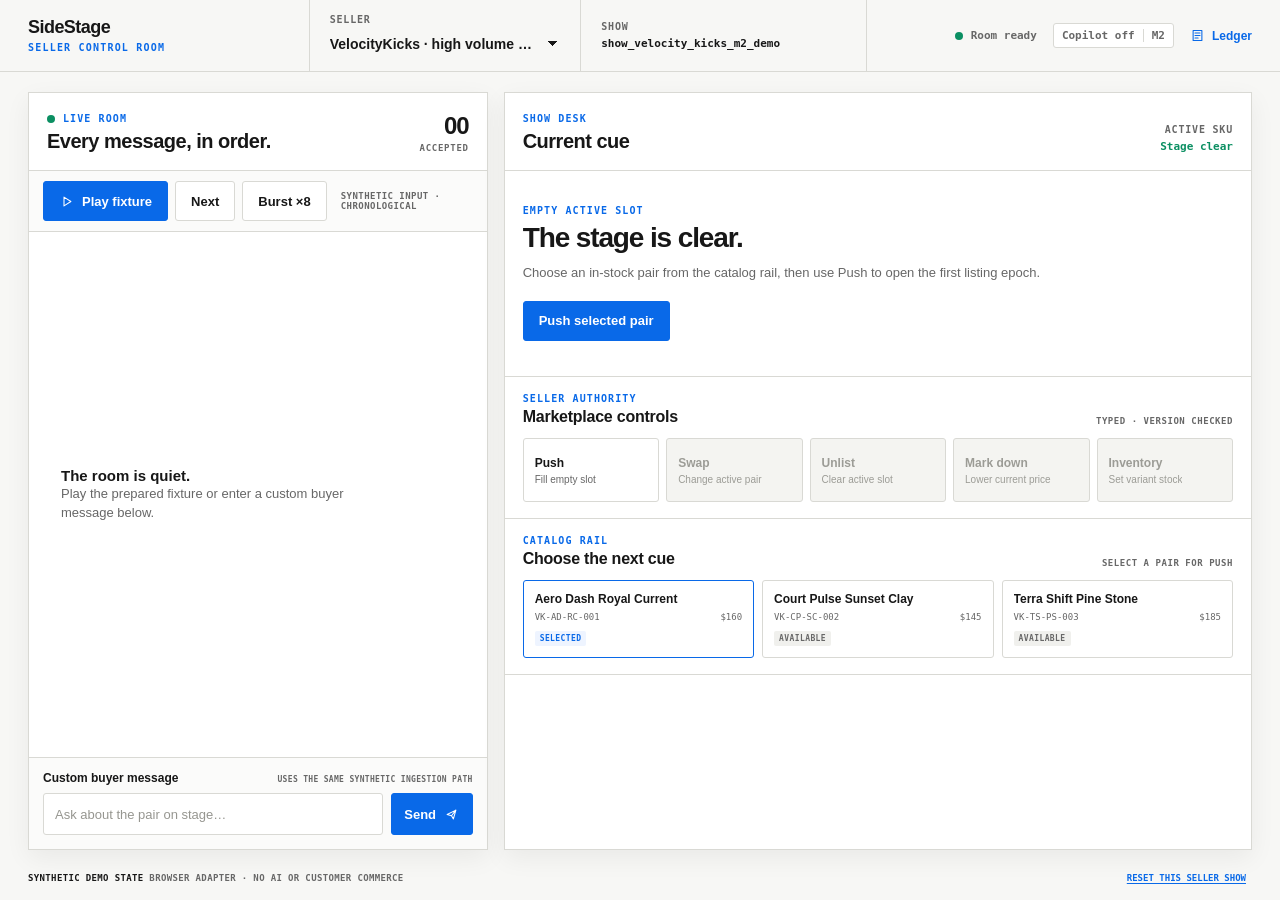
==== src/sidestage/web/static/index.html @ e225a130 "Finish the marketplace UI design" ====
<!doctype html>
<html lang="en">
  <head>
    <meta charset="utf-8" />
    <meta name="viewport" content="width=device-width, initial-scale=1" />
    <meta
      name="description"
      content="SideStage Milestone 2 synthetic live-selling marketplace workspace"
    />
    <title>SideStage — Marketplace emulator</title>
    <link rel="stylesheet" href="./styles.css" />
    <script src="./app.js" defer></script>
  </head>
  <body class="seller-body">
    <a class="skip-link" href="#workspace">Skip to workspace</a>

    <div class="ambient-grid" aria-hidden="true"></div>

    <header class="global-header">
      <a class="wordmark" href="./index.html" aria-label="SideStage seller workspace">
        <span class="wordmark-mark" aria-hidden="true">S</span>
        <span class="wordmark-type">
          <strong>SideStage</strong>
          <small>seller control room</small>
        </span>
      </a>

      <div class="session-identity">
        <label class="compact-field" for="seller-select">
          <span>Seller</span>
          <select id="seller-select" aria-label="Synthetic seller">
            <option>Loading fixtures…</option>
          </select>
        </label>

        <div class="header-readout">
          <span>Show</span>
          <strong id="show-id">—</strong>
        </div>
      </div>

      <div class="header-statuses" aria-label="Show status">
        <div class="status-chip status-chip--live" id="stream-chip">
          <span class="status-dot" aria-hidden="true"></span>
          <span id="stream-status">Room ready</span>
        </div>
        <div class="status-chip status-chip--muted">
          <span>Copilot off</span>
          <span class="status-suffix">M2</span>
        </div>
        <a class="icon-link" href="./debug.html" aria-label="Open developer ledger">
          <svg viewBox="0 0 24 24" aria-hidden="true">
            <path d="M5 4h14v16H5zM8 8h8M8 12h8M8 16h5" />
          </svg>
          <span>Ledger</span>
        </a>
      </div>
    </header>

    <main class="workspace" id="workspace">
      <section class="surface chat-surface" aria-labelledby="live-room-title">
        <header class="surface-header">
          <div>
            <p class="eyebrow"><span class="live-pip" aria-hidden="true"></span> Live room</p>
            <h1 id="live-room-title">Every message, in order.</h1>
          </div>
          <div class="count-readout" aria-label="Accepted chat event count">
            <strong id="event-count">00</strong>
            <span>accepted</span>
          </div>
        </header>

        <div class="stream-toolbar" aria-label="Prepared chat controls">
          <div class="stream-primary-controls">
            <button class="button button--signal" id="toggle-stream" type="button">
              <svg viewBox="0 0 24 24" aria-hidden="true">
                <path d="M8 5v14l11-7z" />
              </svg>
              <span>Play fixture</span>
            </button>
            <button class="button button--quiet" id="step-stream" type="button">Next</button>
            <button class="button button--quiet" id="burst-stream" type="button">Burst ×8</button>
          </div>
          <span class="toolbar-note">Synthetic input · chronological</span>
        </div>

        <div class="chat-feed" id="chat-feed" aria-live="polite" aria-relevant="additions">
          <div class="feed-empty" id="feed-empty">
            <span class="empty-index">00</span>
            <div>
              <strong>The room is quiet.</strong>
              <p>Play the prepared fixture or enter a custom buyer message below.</p>
            </div>
          </div>
        </div>

        <form class="chat-composer" id="chat-form">
          <label for="chat-input">
            <span>Custom buyer message</span>
            <small>Uses the same synthetic ingestion path</small>
          </label>
          <div class="composer-row">
            <input
              id="chat-input"
              name="message"
              type="text"
              maxlength="240"
              autocomplete="off"
              placeholder="Ask about the pair on stage…"
              required
            />
            <button class="send-button" type="submit">
              <span>Send</span>
              <svg viewBox="0 0 24 24" aria-hidden="true">
                <path d="m5 12 14-7-4 14-3-5-7-2Zm7 2 7-9" />
              </svg>
            </button>
          </div>
        </form>
      </section>

      <section class="surface show-surface" aria-labelledby="show-desk-title">
        <header class="surface-header show-surface-header">
          <div>
            <p class="eyebrow">Show desk</p>
            <h2 id="show-desk-title">Current cue</h2>
          </div>
          <div class="cue-readout">
            <span>Active SKU</span>
            <strong id="active-sku">Stage clear</strong>
          </div>
        </header>

        <article class="active-cue" id="active-cue" aria-live="polite">
          <div class="cue-loading">
            <span class="loading-rule"></span>
            <span class="loading-rule loading-rule--short"></span>
          </div>
        </article>

        <section class="operation-section" aria-labelledby="operation-title">
          <div class="section-heading">
            <div>
              <p class="eyebrow">Seller authority</p>
              <h3 id="operation-title">Marketplace controls</h3>
            </div>
            <span class="section-note">Typed · version checked</span>
          </div>

          <div class="operation-dock" id="operation-dock">
            <button class="operation-button" data-operation="push" type="button">
              <span class="operation-index">01</span>
              <strong>Push</strong>
              <small>Fill empty slot</small>
            </button>
            <button class="operation-button" data-operation="swap" type="button">
              <span class="operation-index">02</span>
              <strong>Swap</strong>
              <small>Change active pair</small>
            </button>
            <button class="operation-button operation-button--danger" data-operation="unlist" type="button">
              <span class="operation-index">03</span>
              <strong>Unlist</strong>
              <small>Clear active slot</small>
            </button>
            <button class="operation-button" data-operation="price_markdown" type="button">
              <span class="operation-index">04</span>
              <strong>Mark down</strong>
              <small>Lower current price</small>
            </button>
            <button class="operation-button" data-operation="inventory_change" type="button">
              <span class="operation-index">05</span>
              <strong>Inventory</strong>
              <small>Set variant stock</small>
            </button>
          </div>
        </section>

        <section class="catalog-section" aria-labelledby="catalog-title">
          <div class="section-heading section-heading--catalog">
            <div>
              <p class="eyebrow">Catalog rail</p>
              <h3 id="catalog-title">Choose the next cue</h3>
            </div>
            <span class="section-note" id="catalog-note">Select a pair for Push</span>
          </div>
          <div class="catalog-rail" id="catalog-rail" role="list"></div>
        </section>

        <div class="undo-bar" id="undo-bar" hidden>
          <div>
            <span class="undo-label">Latest change</span>
            <strong id="undo-summary">—</strong>
          </div>
          <button class="button button--undo" id="undo-button" type="button">
            <svg viewBox="0 0 24 24" aria-hidden="true">
              <path d="M9 8 5 12l4 4M6 12h7a5 5 0 1 1 0 10" />
            </svg>
            Undo
          </button>
        </div>
      </section>
    </main>

    <footer class="workspace-footer">
      <p><span>Synthetic demo state</span> Browser adapter · no AI or customer commerce</p>
      <button class="text-button" id="reset-demo" type="button">Reset this seller show</button>
    </footer>

    <dialog class="operation-dialog" id="operation-dialog">
      <form method="dialog" id="operation-form">
        <div class="dialog-kicker">
          <span id="dialog-index">01</span>
          <span>Seller operation</span>
        </div>
        <button class="dialog-close" value="cancel" aria-label="Close operation dialog" type="submit">×</button>
        <h2 id="dialog-title">Push listing</h2>
        <p id="dialog-description">Choose an available listing to put on stage.</p>
        <div class="dialog-fields" id="dialog-fields"></div>
        <p class="dialog-error" id="dialog-error" role="alert" hidden></p>
        <div class="dialog-actions">
          <button class="button button--quiet" value="cancel" type="submit">Cancel</button>
          <button class="button button--signal" id="dialog-confirm" value="default" type="submit">Confirm</button>
        </div>
      </form>
    </dialog>

    <div class="notice" id="notice" role="status" aria-live="polite" hidden>
      <span class="notice-mark" aria-hidden="true"></span>
      <div>
        <strong id="notice-title">Change applied</strong>
        <p id="notice-message">The active listing was updated.</p>
      </div>
      <button id="notice-close" type="button" aria-label="Dismiss notice">×</button>
    </div>

    <template id="product-art-template">
      <div class="product-art" aria-hidden="true">
        <span class="product-art-orbit"></span>
        <span class="product-art-sole"></span>
        <span class="product-art-upper"></span>
        <span class="product-art-code"></span>
      </div>
    </template>
  </body>
</html>
---- src/sidestage/web/static/styles.css ----
@layer reset, tokens, base, components, seller, debug, responsive;

@layer reset {
  *,
  *::before,
  *::after {
    box-sizing: border-box;
  }

  html {
    color-scheme: light;
    font-synthesis: none;
    text-rendering: optimizeLegibility;
  }

  body,
  h1,
  h2,
  h3,
  p {
    margin: 0;
  }

  button,
  input,
  select {
    font: inherit;
  }

  button {
    color: inherit;
  }

  svg {
    display: block;
  }
}

@layer tokens {
  :root {
    --canvas: #f7f7f5;
    --panel: #ffffff;
    --ink: #171717;
    --muted: #676767;
    --faint: #8a8a84;
    --border: #d9d9d4;
    --border-strong: #bdbdb7;
    --blue: #0969e8;
    --blue-hover: #075dcf;
    --blue-soft: #eef4ff;
    --green: #0b8f62;
    --green-soft: #edf8f3;
    --amber: #9c6100;
    --amber-soft: #fff6e7;
    --red: #b42318;
    --red-soft: #fff1ef;
    --shadow: 0 8px 24px rgba(20, 20, 20, 0.06);
    --sans: -apple-system, BlinkMacSystemFont, "Segoe UI", sans-serif;
    --mono: ui-monospace, SFMono-Regular, Menlo, Monaco, Consolas, monospace;
  }
}

@layer base {
  body {
    min-width: 320px;
    min-height: 100dvh;
    overflow-x: hidden;
    background: var(--canvas);
    color: var(--ink);
    font-family: var(--sans);
    font-size: 14px;
  }

  button,
  select,
  input,
  a {
    outline: none;
  }

  :focus-visible {
    outline: 2px solid var(--blue);
    outline-offset: 2px;
  }

  button,
  select {
    cursor: pointer;
  }

  button:disabled,
  select:disabled {
    cursor: not-allowed;
  }

  a {
    color: var(--blue);
    text-decoration: underline;
    text-underline-offset: 2px;
  }

  .skip-link {
    position: fixed;
    top: 10px;
    left: 10px;
    z-index: 100;
    padding: 9px 12px;
    translate: 0 -160%;
    border: 1px solid var(--ink);
    border-radius: 3px;
    background: var(--panel);
    color: var(--ink);
    font-weight: 700;
  }

  .skip-link:focus {
    translate: 0;
  }

  .ambient-grid,
  #product-art-template {
    display: none;
  }

  ::selection {
    background: #cfe2ff;
    color: var(--ink);
  }

  ::-webkit-scrollbar {
    width: 10px;
    height: 10px;
  }

  ::-webkit-scrollbar-track {
    background: #efefec;
  }

  ::-webkit-scrollbar-thumb {
    border: 2px solid #efefec;
    border-radius: 8px;
    background: #bdbdb7;
  }
}

@layer components {
  .global-header {
    position: relative;
    z-index: 10;
    display: grid;
    grid-template-columns: minmax(210px, 0.75fr) minmax(360px, 1.35fr) minmax(330px, 1fr);
    min-height: 72px;
    border-bottom: 1px solid var(--border);
    background: var(--canvas);
  }

  .wordmark,
  .session-identity,
  .header-statuses {
    min-width: 0;
  }

  .wordmark {
    display: flex;
    align-items: center;
    padding: 14px 28px;
    border-right: 1px solid var(--border);
    color: var(--ink);
    text-decoration: none;
  }

  .wordmark-mark {
    display: none;
  }

  .wordmark-type {
    display: flex;
    min-width: 0;
    flex-direction: column;
  }

  .wordmark-type strong {
    font-size: 18px;
    font-weight: 760;
    letter-spacing: -0.03em;
    line-height: 1.05;
  }

  .wordmark-type small {
    margin-top: 6px;
    color: var(--blue);
    font-family: var(--mono);
    font-size: 10px;
    font-weight: 750;
    letter-spacing: 0.12em;
    text-transform: uppercase;
  }

  .session-identity {
    display: grid;
    grid-template-columns: minmax(220px, 0.95fr) minmax(170px, 1fr);
  }

  .compact-field,
  .header-readout {
    display: flex;
    min-width: 0;
    flex-direction: column;
    justify-content: center;
    padding: 12px 20px;
    border-right: 1px solid var(--border);
  }

  .compact-field > span,
  .header-readout > span,
  .cue-readout > span,
  .debug-active-readout > span {
    margin-bottom: 5px;
    color: var(--muted);
    font-family: var(--mono);
    font-size: 10px;
    font-weight: 700;
    letter-spacing: 0.08em;
    text-transform: uppercase;
  }

  .compact-field select {
    width: 100%;
    min-height: 28px;
    appearance: none;
    padding: 0 28px 0 0;
    overflow: hidden;
    border: 0;
    background:
      linear-gradient(45deg, transparent 50%, var(--ink) 50%) calc(100% - 7px) 52% / 5px 5px no-repeat,
      linear-gradient(135deg, var(--ink) 50%, transparent 50%) calc(100% - 2px) 52% / 5px 5px no-repeat;
    color: var(--ink);
    font-size: 14px;
    font-weight: 700;
    text-overflow: ellipsis;
  }

  .header-readout strong {
    overflow: hidden;
    color: var(--ink);
    font-family: var(--mono);
    font-size: 11px;
    font-weight: 650;
    text-overflow: ellipsis;
    white-space: nowrap;
  }

  .header-statuses {
    display: flex;
    align-items: center;
    justify-content: flex-end;
    gap: 16px;
    padding: 12px 28px;
  }

  .status-chip {
    display: inline-flex;
    align-items: center;
    gap: 8px;
    color: var(--muted);
    font-family: var(--mono);
    font-size: 11px;
    font-weight: 650;
    white-space: nowrap;
  }

  .status-chip--live {
    color: var(--muted);
  }

  .status-chip--muted {
    padding: 5px 8px;
    border: 1px solid var(--border);
    border-radius: 3px;
    background: var(--panel);
  }

  .status-dot,
  .live-pip {
    width: 8px;
    height: 8px;
    flex: none;
    border-radius: 50%;
    background: var(--green);
  }

  .status-chip--live.is-running .status-dot {
    box-shadow: 0 0 0 3px rgba(11, 143, 98, 0.13);
  }

  .status-suffix {
    padding-left: 8px;
    border-left: 1px solid var(--border);
  }

  .icon-link {
    display: inline-flex;
    align-items: center;
    gap: 7px;
    color: var(--blue);
    font-size: 12px;
    font-weight: 650;
    text-decoration: none;
  }

  .icon-link:hover {
    text-decoration: underline;
  }

  .icon-link svg,
  .button svg,
  .send-button svg {
    width: 15px;
    fill: none;
    stroke: currentColor;
    stroke-linecap: round;
    stroke-linejoin: round;
    stroke-width: 1.7;
  }

  .surface {
    min-width: 0;
    overflow: hidden;
    border: 1px solid var(--border);
    border-radius: 0;
    background: rgba(255, 255, 255, 0.96);
    box-shadow: var(--shadow);
  }

  .surface-header {
    display: flex;
    min-height: 78px;
    align-items: flex-end;
    justify-content: space-between;
    gap: 20px;
    padding: 17px 18px;
    border-bottom: 1px solid var(--border);
  }

  .surface-header h1,
  .surface-header h2 {
    font-size: 20px;
    font-weight: 740;
    letter-spacing: -0.025em;
    line-height: 1.15;
  }

  .eyebrow {
    display: flex;
    align-items: center;
    gap: 8px;
    margin-bottom: 6px;
    color: var(--blue);
    font-family: var(--mono);
    font-size: 10px;
    font-weight: 750;
    letter-spacing: 0.11em;
    text-transform: uppercase;
  }

  .count-readout,
  .cue-readout {
    display: flex;
    flex-direction: column;
    align-items: flex-end;
  }

  .count-readout strong {
    font-size: 24px;
    font-weight: 720;
    letter-spacing: -0.04em;
    line-height: 1;
  }

  .count-readout span {
    margin-top: 5px;
    color: var(--muted);
    font-family: var(--mono);
    font-size: 9px;
    font-weight: 650;
    letter-spacing: 0.08em;
    text-transform: uppercase;
  }

  .cue-readout strong {
    max-width: 190px;
    overflow: hidden;
    color: var(--green);
    font-family: var(--mono);
    font-size: 11px;
    font-weight: 700;
    text-overflow: ellipsis;
    white-space: nowrap;
  }

  .button {
    display: inline-flex;
    min-height: 40px;
    align-items: center;
    justify-content: center;
    gap: 8px;
    padding: 0 15px;
    border: 1px solid var(--ink);
    border-radius: 3px;
    background: var(--panel);
    color: var(--ink);
    font-size: 13px;
    font-weight: 720;
    text-decoration: none;
    white-space: nowrap;
  }

  .button:hover:not(:disabled) {
    background: #f0f0ed;
  }

  .button--signal {
    border-color: var(--blue);
    background: var(--blue);
    color: #fff;
  }

  .button--signal:hover:not(:disabled) {
    border-color: var(--blue-hover);
    background: var(--blue-hover);
  }

  .button--quiet {
    border-color: var(--border);
  }

  .button--paper {
    border-color: var(--ink);
    background: var(--panel);
    color: var(--ink);
  }

  .button--undo {
    border-color: var(--blue);
    background: var(--panel);
    color: var(--blue);
  }

  .button:disabled {
    border-color: var(--border);
    background: #f4f4f1;
    color: #9c9c96;
    opacity: 1;
  }

  .section-heading {
    display: flex;
    align-items: end;
    justify-content: space-between;
    gap: 16px;
    margin-bottom: 12px;
  }

  .section-heading .eyebrow {
    margin-bottom: 4px;
  }

  .section-heading h3 {
    font-size: 16px;
    font-weight: 720;
    letter-spacing: -0.015em;
  }

  .section-note {
    color: var(--muted);
    font-family: var(--mono);
    font-size: 9px;
    font-weight: 650;
    letter-spacing: 0.06em;
    text-align: right;
    text-transform: uppercase;
  }

  .product-art {
    display: none;
  }

  .notice {
    position: fixed;
    right: 22px;
    bottom: 22px;
    z-index: 70;
    display: grid;
    width: min(390px, calc(100vw - 28px));
    grid-template-columns: 4px 1fr auto;
    gap: 13px;
    align-items: start;
    padding: 14px;
    border: 1px solid var(--border);
    border-radius: 0;
    background: var(--panel);
    box-shadow: var(--shadow);
  }

  .notice[hidden] {
    display: none;
  }

  .notice-mark {
    width: 4px;
    height: 100%;
    min-height: 40px;
    background: var(--green);
  }

  .notice.is-error .notice-mark {
    background: var(--amber);
  }

  .notice strong {
    font-size: 13px;
  }

  .notice p {
    margin-top: 4px;
    color: var(--muted);
    font-size: 12px;
    line-height: 1.45;
  }

  .notice button {
    border: 0;
    background: transparent;
    color: var(--muted);
    font-size: 18px;
  }

  .operation-dialog {
    width: min(500px, calc(100vw - 28px));
    padding: 0;
    border: 1px solid var(--border-strong);
    border-radius: 0;
    background: var(--panel);
    color: var(--ink);
    box-shadow: 0 24px 70px rgba(20, 20, 20, 0.2);
  }

  .operation-dialog::backdrop {
    background: rgba(23, 23, 23, 0.32);
  }

  .operation-dialog form {
    position: relative;
    padding: 26px;
  }

  .dialog-kicker {
    display: flex;
    gap: 8px;
    align-items: center;
    margin-bottom: 24px;
    color: var(--blue);
    font-family: var(--mono);
    font-size: 10px;
    font-weight: 700;
    letter-spacing: 0.08em;
    text-transform: uppercase;
  }

  .dialog-kicker span:first-child {
    display: grid;
    width: 23px;
    height: 23px;
    place-items: center;
    border-radius: 50%;
    background: var(--ink);
    color: white;
    letter-spacing: 0;
  }

  .dialog-close {
    position: absolute;
    top: 18px;
    right: 20px;
    border: 0;
    background: transparent;
    color: var(--muted);
    font-size: 22px;
  }

  .operation-dialog h2 {
    font-size: 26px;
    font-weight: 750;
    letter-spacing: -0.035em;
  }

  .operation-dialog > form > p:not(.dialog-error) {
    max-width: 420px;
    margin-top: 8px;
    color: var(--muted);
    font-size: 13px;
    line-height: 1.5;
  }

  .dialog-fields {
    display: grid;
    gap: 14px;
    margin-top: 22px;
  }

  .dialog-field {
    display: grid;
    gap: 7px;
  }

  .dialog-field > span {
    color: var(--muted);
    font-family: var(--mono);
    font-size: 10px;
    font-weight: 700;
    letter-spacing: 0.06em;
    text-transform: uppercase;
  }

  .dialog-field > strong {
    font-size: 14px;
  }

  .dialog-field small {
    color: var(--muted);
    font-size: 12px;
    line-height: 1.45;
  }

  .dialog-field select,
  .dialog-field input {
    width: 100%;
    min-height: 42px;
    padding: 0 10px;
    border: 1px solid var(--border);
    border-radius: 3px;
    background: var(--panel);
    color: var(--ink);
    font-family: var(--mono);
    font-size: 12px;
    font-weight: 650;
  }

  .dialog-error {
    margin-top: 14px;
    padding: 10px 12px;
    border-left: 3px solid var(--amber);
    background: var(--amber-soft);
    color: #6d4300;
    font-size: 12px;
    line-height: 1.45;
  }

  .dialog-error[hidden] {
    display: none;
  }

  .dialog-actions {
    display: flex;
    justify-content: flex-end;
    gap: 9px;
    margin-top: 24px;
    padding-top: 18px;
    border-top: 1px solid var(--border);
  }
}

@layer seller {
  .seller-body {
    display: grid;
    min-height: 100dvh;
    grid-template-rows: auto minmax(0, 1fr) auto;
  }

  .workspace {
    display: grid;
    min-height: 0;
    grid-template-columns: minmax(360px, 0.86fr) minmax(620px, 1.4fr);
    gap: 16px;
    padding: 20px 28px 14px;
  }

  .chat-surface {
    display: grid;
    min-height: 0;
    grid-template-rows: auto auto minmax(210px, 1fr) auto;
  }

  .stream-toolbar {
    display: flex;
    min-height: 60px;
    align-items: center;
    justify-content: space-between;
    gap: 14px;
    padding: 10px 14px;
    border-bottom: 1px solid var(--border);
    background: #fbfbfa;
  }

  .stream-primary-controls {
    display: flex;
    gap: 7px;
  }

  .toolbar-note {
    color: var(--muted);
    font-family: var(--mono);
    font-size: 9px;
    font-weight: 650;
    letter-spacing: 0.05em;
    text-transform: uppercase;
  }

  .chat-feed {
    min-height: 0;
    overflow-y: auto;
    overscroll-behavior: contain;
    background: var(--panel);
  }

  .feed-empty {
    display: grid;
    min-height: 100%;
    align-content: center;
    justify-items: start;
    gap: 8px;
    padding: 32px;
    color: var(--muted);
  }

  .empty-index {
    display: none;
  }

  .feed-empty strong {
    color: var(--ink);
    font-size: 15px;
  }

  .feed-empty p {
    max-width: 330px;
    font-size: 13px;
    line-height: 1.5;
  }

  .chat-item {
    display: grid;
    grid-template-columns: 38px minmax(0, 1fr) auto;
    gap: 10px;
    padding: 13px 14px;
    border-bottom: 1px solid var(--border);
  }

  .chat-item:hover {
    background: #fbfbfa;
  }

  .chat-index {
    padding-top: 2px;
    color: var(--muted);
    font-family: var(--mono);
    font-size: 10px;
  }

  .chat-body {
    min-width: 0;
  }

  .chat-meta {
    display: flex;
    align-items: center;
    gap: 7px;
    margin-bottom: 4px;
  }

  .chat-customer {
    overflow: hidden;
    color: var(--ink);
    font-size: 12px;
    font-weight: 720;
    text-overflow: ellipsis;
    white-space: nowrap;
  }

  .chat-origin,
  .ledger-badge {
    flex: none;
    padding: 2px 5px;
    border-radius: 2px;
    background: #f0f0ed;
    color: var(--muted);
    font-family: var(--mono);
    font-size: 8px;
    font-weight: 700;
    letter-spacing: 0.05em;
    text-transform: uppercase;
  }

  .chat-origin--custom {
    background: var(--green-soft);
    color: var(--green);
  }

  .chat-text {
    color: var(--ink);
    font-size: 13px;
    line-height: 1.45;
    overflow-wrap: anywhere;
  }

  .chat-binding {
    display: flex;
    flex-direction: column;
    align-items: flex-end;
    gap: 4px;
  }

  .chat-binding time,
  .chat-binding span {
    color: var(--muted);
    font-family: var(--mono);
    font-size: 9px;
    white-space: nowrap;
  }

  .chat-composer {
    padding: 13px 14px 14px;
    border-top: 1px solid var(--border);
    background: #fbfbfa;
  }

  .chat-composer > label {
    display: flex;
    align-items: baseline;
    justify-content: space-between;
    gap: 10px;
    margin-bottom: 8px;
  }

  .chat-composer label > span {
    color: var(--ink);
    font-size: 12px;
    font-weight: 700;
  }

  .chat-composer label > small {
    color: var(--muted);
    font-family: var(--mono);
    font-size: 8px;
    font-weight: 650;
    letter-spacing: 0.04em;
    text-transform: uppercase;
  }

  .composer-row {
    display: grid;
    grid-template-columns: minmax(0, 1fr) auto;
    gap: 8px;
  }

  .composer-row input {
    min-width: 0;
    min-height: 42px;
    padding: 0 11px;
    border: 1px solid var(--border);
    border-radius: 3px;
    background: var(--panel);
    color: var(--ink);
    font-size: 13px;
  }

  .composer-row input::placeholder {
    color: #969690;
  }

  .send-button {
    display: inline-flex;
    min-width: 82px;
    align-items: center;
    justify-content: center;
    gap: 8px;
    border: 1px solid var(--blue);
    border-radius: 3px;
    background: var(--blue);
    color: white;
    font-size: 13px;
    font-weight: 720;
  }

  .send-button:hover {
    border-color: var(--blue-hover);
    background: var(--blue-hover);
  }

  .show-surface {
    min-height: 0;
    overflow-y: auto;
  }

  .active-cue {
    min-height: 206px;
    padding: 18px;
    border-bottom: 1px solid var(--border);
  }

  .cue-loading {
    display: grid;
    width: 45%;
    gap: 10px;
    padding-top: 28px;
  }

  .loading-rule {
    height: 12px;
    background: #ecece8;
  }

  .loading-rule--short {
    width: 60%;
  }

  .empty-cue {
    display: grid;
    min-height: 168px;
    align-content: center;
  }

  .empty-stage-mark {
    display: none;
  }

  .empty-cue-copy {
    display: flex;
    max-width: 520px;
    flex-direction: column;
    align-items: flex-start;
  }

  .empty-cue-copy h3 {
    font-size: 28px;
    font-weight: 750;
    letter-spacing: -0.04em;
  }

  .empty-cue-copy p:not(.eyebrow) {
    margin: 9px 0 18px;
    color: var(--muted);
    font-size: 13px;
    line-height: 1.5;
  }

  .cue-card {
    display: block;
    min-height: 168px;
  }

  .cue-information {
    display: flex;
    min-width: 0;
    flex-direction: column;
  }

  .cue-topline {
    display: flex;
    align-items: center;
    justify-content: space-between;
    gap: 12px;
    margin-bottom: 13px;
  }

  .live-label {
    display: inline-flex;
    align-items: center;
    gap: 7px;
    color: var(--green);
    font-family: var(--mono);
    font-size: 10px;
    font-weight: 750;
    letter-spacing: 0.08em;
    text-transform: uppercase;
  }

  .epoch-label {
    color: var(--muted);
    font-family: var(--mono);
    font-size: 10px;
    font-weight: 650;
    text-transform: uppercase;
  }

  .cue-information h3 {
    max-width: 680px;
    font-size: 28px;
    font-weight: 750;
    letter-spacing: -0.04em;
    line-height: 1.05;
  }

  .cue-sku-line {
    display: flex;
    align-items: center;
    gap: 10px;
    margin-top: 7px;
    color: var(--muted);
    font-family: var(--mono);
    font-size: 10px;
    font-weight: 650;
  }

  .cue-condition {
    padding-left: 10px;
    border-left: 1px solid var(--border);
  }

  .cue-facts {
    display: grid;
    grid-template-columns: minmax(120px, 0.55fr) minmax(210px, 1.45fr);
    gap: 15px 20px;
    margin-top: 22px;
    padding-top: 16px;
    border-top: 1px solid var(--border);
  }

  .price-block span,
  .stock-block > span,
  .policy-line span {
    display: block;
    margin-bottom: 6px;
    color: var(--muted);
    font-family: var(--mono);
    font-size: 9px;
    font-weight: 700;
    letter-spacing: 0.07em;
    text-transform: uppercase;
  }

  .price-block strong {
    font-size: 28px;
    font-weight: 750;
    letter-spacing: -0.04em;
  }

  .variant-pills {
    display: flex;
    flex-wrap: wrap;
    gap: 5px;
  }

  .variant-pill {
    padding: 5px 7px;
    border: 1px solid var(--border);
    border-radius: 2px;
    background: #fbfbfa;
    color: var(--ink);
    font-family: var(--mono);
    font-size: 9px;
    font-weight: 650;
  }

  .variant-pill.is-empty {
    color: #969690;
    text-decoration: line-through;
  }

  .policy-line {
    grid-column: 1 / -1;
  }

  .policy-line p {
    color: var(--muted);
    font-size: 12px;
    line-height: 1.45;
  }

  .operation-section,
  .catalog-section {
    padding: 16px 18px;
    border-bottom: 1px solid var(--border);
  }

  .operation-dock {
    display: grid;
    grid-template-columns: repeat(5, minmax(96px, 1fr));
    gap: 7px;
  }

  .operation-button {
    display: flex;
    min-width: 0;
    min-height: 64px;
    flex-direction: column;
    align-items: flex-start;
    justify-content: center;
    padding: 10px 11px;
    border: 1px solid var(--border);
    border-radius: 3px;
    background: var(--panel);
    color: var(--ink);
    text-align: left;
  }

  .operation-button:hover:not(:disabled) {
    border-color: var(--blue);
    color: var(--blue);
  }

  .operation-button:disabled {
    background: #f4f4f1;
    color: #9c9c96;
  }

  .operation-index {
    display: none;
  }

  .operation-button strong {
    font-size: 12px;
  }

  .operation-button small {
    max-width: 100%;
    margin-top: 4px;
    overflow: hidden;
    color: var(--muted);
    font-size: 10px;
    text-overflow: ellipsis;
    white-space: nowrap;
  }

  .operation-button:disabled small {
    color: #9c9c96;
  }

  .operation-button--danger:hover:not(:disabled) {
    border-color: var(--red);
    color: var(--red);
  }

  .catalog-rail {
    display: grid;
    grid-template-columns: repeat(3, minmax(150px, 1fr));
    gap: 8px;
  }

  .catalog-card {
    min-width: 0;
    padding: 0;
    overflow: hidden;
    border: 1px solid var(--border);
    border-radius: 3px;
    background: var(--panel);
    color: var(--ink);
    text-align: left;
  }

  .catalog-card:hover:not(:disabled),
  .catalog-card.is-selected {
    border-color: var(--blue);
  }

  .catalog-card.is-active {
    border-color: var(--green);
    background: var(--green-soft);
  }

  .catalog-card:disabled:not(.is-active) {
    background: #f4f4f1;
    color: #9c9c96;
  }

  .catalog-card-copy {
    display: block;
    padding: 11px;
  }

  .catalog-card-title {
    display: block;
    overflow: hidden;
    font-size: 12px;
    font-weight: 720;
    text-overflow: ellipsis;
    white-space: nowrap;
  }

  .catalog-card-meta {
    display: flex;
    justify-content: space-between;
    gap: 8px;
    margin-top: 6px;
    color: var(--muted);
    font-family: var(--mono);
    font-size: 9px;
  }

  .catalog-card-status {
    display: inline-block;
    margin-top: 9px;
    padding: 3px 5px;
    border-radius: 2px;
    background: #f0f0ed;
    color: var(--muted);
    font-family: var(--mono);
    font-size: 8px;
    font-weight: 700;
    letter-spacing: 0.05em;
    text-transform: uppercase;
  }

  .catalog-card.is-active .catalog-card-status {
    background: #dff2e9;
    color: var(--green);
  }

  .catalog-card.is-selected .catalog-card-status {
    background: var(--blue-soft);
    color: var(--blue);
  }

  .undo-bar {
    display: flex;
    align-items: center;
    justify-content: space-between;
    gap: 14px;
    margin: 14px 18px;
    padding: 12px 14px;
    border-left: 3px solid var(--blue);
    background: var(--blue-soft);
  }

  .undo-bar[hidden] {
    display: none;
  }

  .undo-label {
    display: block;
    margin-bottom: 4px;
    color: var(--blue);
    font-family: var(--mono);
    font-size: 9px;
    font-weight: 700;
    letter-spacing: 0.06em;
    text-transform: uppercase;
  }

  .undo-bar strong {
    font-size: 12px;
  }

  .workspace-footer {
    display: flex;
    min-height: 36px;
    align-items: center;
    justify-content: space-between;
    padding: 4px 28px 12px;
    color: var(--muted);
    font-family: var(--mono);
    font-size: 9px;
    font-weight: 650;
    letter-spacing: 0.04em;
    text-transform: uppercase;
  }

  .workspace-footer p span {
    color: var(--ink);
  }

  .text-button {
    border: 0;
    background: transparent;
    color: var(--blue);
    font-family: var(--mono);
    font-size: 9px;
    font-weight: 700;
    text-decoration: underline;
    text-underline-offset: 2px;
    text-transform: uppercase;
  }
}

@layer debug {
  .debug-body {
    padding-bottom: 60px;
  }

  .debug-header {
    grid-template-columns: minmax(240px, 0.8fr) minmax(280px, 1fr) minmax(380px, 1.2fr);
  }

  .debug-session {
    border-right: 0;
  }

  .debug-main {
    width: min(1400px, calc(100% - 56px));
    margin: 0 auto;
    padding-top: 36px;
  }

  .debug-intro {
    display: flex;
    align-items: end;
    justify-content: space-between;
    gap: 30px;
    padding: 0 0 28px;
    border-bottom: 1px solid var(--border);
  }

  .debug-intro h1 {
    max-width: 760px;
    font-size: clamp(36px, 4.2vw, 58px);
    font-weight: 760;
    letter-spacing: -0.05em;
    line-height: 0.98;
  }

  .debug-lede {
    max-width: 700px;
    margin-top: 15px;
    color: var(--muted);
    font-size: 14px;
    line-height: 1.5;
  }

  .debug-active-readout {
    display: flex;
    min-width: 230px;
    flex-direction: column;
    align-items: flex-end;
    padding-bottom: 4px;
  }

  .debug-active-readout strong {
    color: var(--green);
    font-family: var(--mono);
    font-size: 12px;
  }

  .debug-active-readout small {
    margin-top: 6px;
    color: var(--muted);
    font-family: var(--mono);
    font-size: 10px;
  }

  .debug-stats {
    display: grid;
    grid-template-columns: repeat(4, 1fr);
    border-bottom: 1px solid var(--border);
  }

  .debug-stats article {
    display: flex;
    min-height: 102px;
    flex-direction: column;
    justify-content: space-between;
    padding: 18px 14px;
    border-right: 1px solid var(--border);
  }

  .debug-stats article:last-child {
    border-right: 0;
  }

  .debug-stats span {
    color: var(--muted);
    font-family: var(--mono);
    font-size: 9px;
    font-weight: 700;
    letter-spacing: 0.07em;
    text-transform: uppercase;
  }

  .debug-stats strong {
    font-size: 30px;
    font-weight: 740;
    letter-spacing: -0.04em;
  }

  .ledger-tabs {
    display: flex;
    gap: 7px;
    padding: 20px 0 13px;
  }

  .ledger-tab {
    display: inline-flex;
    min-height: 38px;
    align-items: center;
    gap: 9px;
    padding: 0 12px;
    border: 1px solid var(--border);
    border-radius: 3px;
    background: var(--panel);
    color: var(--muted);
    font-size: 12px;
    font-weight: 700;
  }

  .ledger-tab span {
    display: grid;
    min-width: 18px;
    height: 18px;
    place-items: center;
    border-radius: 50%;
    background: #efefec;
    color: var(--ink);
    font-family: var(--mono);
    font-size: 8px;
  }

  .ledger-tab.is-active {
    border-color: var(--blue);
    background: var(--blue);
    color: white;
  }

  .ledger-tab.is-active span {
    background: white;
    color: var(--blue);
  }

  .ledger-panel {
    overflow: hidden;
    border: 1px solid var(--border);
    border-radius: 0;
    background: var(--panel);
    box-shadow: var(--shadow);
  }

  .ledger-panel[hidden] {
    display: none;
  }

  .ledger-heading {
    display: flex;
    align-items: end;
    justify-content: space-between;
    gap: 20px;
    padding: 17px 18px;
    border-bottom: 1px solid var(--border);
  }

  .ledger-heading h2 {
    font-size: 18px;
    font-weight: 730;
  }

  .ledger-heading > span {
    color: var(--muted);
    font-family: var(--mono);
    font-size: 9px;
    font-weight: 650;
    letter-spacing: 0.06em;
    text-transform: uppercase;
  }

  .ledger-empty {
    padding: 50px 20px;
    color: var(--muted);
    font-size: 14px;
    text-align: center;
  }

  .event-row {
    display: grid;
    grid-template-columns: 58px 170px minmax(220px, 1fr) 150px 120px;
    gap: 12px;
    align-items: start;
    padding: 14px 18px;
    border-bottom: 1px solid var(--border);
    font-size: 12px;
  }

  .event-row:last-child,
  .epoch-row:last-child,
  .receipt-row:last-child {
    border-bottom: 0;
  }

  .event-row code,
  .epoch-row code,
  .receipt-row code {
    color: var(--muted);
    font-family: var(--mono);
    font-size: 10px;
  }

  .event-row strong {
    color: var(--ink);
    font-size: 12px;
  }

  .event-raw {
    color: var(--ink);
    line-height: 1.45;
  }

  .epoch-row {
    position: relative;
    display: grid;
    grid-template-columns: 72px minmax(210px, 1.2fr) minmax(200px, 1fr) minmax(200px, 1fr);
    gap: 18px;
    padding: 17px 18px 17px 42px;
    border-bottom: 1px solid var(--border);
  }

  .epoch-row::before {
    position: absolute;
    top: 23px;
    left: 20px;
    width: 8px;
    height: 8px;
    border-radius: 50%;
    background: var(--muted);
    content: "";
  }

  .epoch-row.is-open::before {
    background: var(--green);
  }

  .epoch-row strong,
  .receipt-row strong {
    display: block;
    margin-top: 5px;
    font-size: 12px;
  }

  .epoch-cell span,
  .receipt-cell span {
    color: var(--muted);
    font-family: var(--mono);
    font-size: 9px;
    font-weight: 700;
    letter-spacing: 0.06em;
    text-transform: uppercase;
  }

  .receipt-row {
    display: grid;
    grid-template-columns: 55px minmax(150px, 0.8fr) minmax(180px, 1fr) minmax(170px, 0.8fr) 120px;
    gap: 15px;
    align-items: start;
    padding: 15px 18px;
    border-bottom: 1px solid var(--border);
  }

  .receipt-status {
    display: inline-block;
    width: fit-content;
    margin-top: 6px;
    padding: 3px 6px;
    border-radius: 2px;
    background: var(--green-soft);
    color: var(--green);
    font-family: var(--mono);
    font-size: 8px;
    font-weight: 700;
    letter-spacing: 0.05em;
    text-transform: uppercase;
  }

  .receipt-status--rejected {
    background: var(--amber-soft);
    color: var(--amber);
  }

  .receipt-details {
    grid-column: 2 / -1;
  }

  .receipt-details summary {
    width: fit-content;
    cursor: pointer;
    color: var(--blue);
    font-family: var(--mono);
    font-size: 9px;
    font-weight: 700;
    text-transform: uppercase;
  }

  .receipt-details pre {
    margin: 12px 0 0;
    padding: 14px;
    overflow-x: auto;
    border: 1px solid var(--border);
    background: #f4f4f1;
    color: var(--ink);
    font-family: var(--mono);
    font-size: 10px;
    line-height: 1.55;
  }

  .debug-empty {
    display: grid;
    width: min(600px, calc(100% - 30px));
    min-height: 360px;
    margin: 70px auto;
    place-items: center;
    align-content: center;
    padding: 40px;
    border: 1px solid var(--border);
    background: var(--panel);
    box-shadow: var(--shadow);
    text-align: center;
  }

  .debug-empty[hidden] {
    display: none;
  }

  .debug-empty > span {
    display: grid;
    width: 34px;
    height: 34px;
    place-items: center;
    border-radius: 50%;
    background: var(--ink);
    color: white;
    font-family: var(--mono);
    font-size: 11px;
  }

  .debug-empty h2 {
    margin-top: 16px;
    font-size: 24px;
    font-weight: 740;
  }

  .debug-empty p {
    margin: 9px 0 20px;
    color: var(--muted);
    font-size: 13px;
  }
}

@layer responsive {
  @media (max-width: 1180px) {
    .global-header {
      grid-template-columns: 220px minmax(350px, 1fr) auto;
    }

    .status-chip--muted {
      display: none;
    }

    .workspace {
      grid-template-columns: minmax(340px, 0.78fr) minmax(560px, 1.22fr);
      padding-inline: 18px;
    }

    .operation-dock {
      grid-template-columns: repeat(3, 1fr);
    }
  }

  @media (max-width: 940px) {
    .seller-body {
      display: block;
    }

    .global-header {
      position: sticky;
      top: 0;
      grid-template-columns: 210px 1fr auto;
    }

    .session-identity {
      grid-template-columns: 1fr;
    }

    .header-readout,
    .status-chip {
      display: none;
    }

    .workspace {
      grid-template-columns: 1fr;
    }

    .chat-surface {
      min-height: 620px;
    }

    .show-surface {
      overflow: hidden;
    }

    .debug-header {
      grid-template-columns: 220px 1fr;
    }

    .debug-session {
      display: none;
    }

    .debug-main {
      padding-top: 28px;
    }

    .event-row {
      grid-template-columns: 48px 130px minmax(200px, 1fr) 110px;
    }

    .event-row > :last-child {
      display: none;
    }
  }

  @media (max-width: 680px) {
    .global-header {
      grid-template-columns: 1fr auto;
      min-height: 62px;
    }

    .wordmark {
      padding: 11px 16px;
      border-right: 0;
    }

    .session-identity {
      grid-column: 1 / -1;
      grid-row: 2;
      border-top: 1px solid var(--border);
    }

    .compact-field {
      min-height: 52px;
      border-right: 0;
      padding-inline: 16px;
    }

    .header-statuses {
      padding: 9px 16px;
    }

    .icon-link span {
      display: none;
    }

    .workspace {
      gap: 10px;
      padding: 10px;
    }

    .surface-header {
      padding-inline: 15px;
    }

    .stream-toolbar {
      align-items: flex-start;
      flex-direction: column;
    }

    .stream-primary-controls {
      width: 100%;
    }

    .stream-primary-controls .button {
      flex: 1;
      padding-inline: 8px;
    }

    .toolbar-note {
      display: none;
    }

    .chat-item {
      grid-template-columns: 31px 1fr;
    }

    .chat-binding {
      grid-column: 2;
      align-items: flex-start;
      flex-direction: row;
    }

    .chat-composer > label small {
      display: none;
    }

    .cue-facts {
      grid-template-columns: 1fr;
    }

    .policy-line {
      grid-column: 1;
    }

    .operation-dock {
      grid-template-columns: repeat(2, 1fr);
    }

    .operation-button:last-child {
      grid-column: 1 / -1;
    }

    .catalog-rail {
      grid-template-columns: repeat(2, minmax(145px, 1fr));
    }

    .section-note {
      display: none;
    }

    .workspace-footer {
      align-items: flex-start;
      flex-direction: column;
      gap: 8px;
      padding: 8px 14px 18px;
    }

    .notice {
      right: 14px;
      bottom: 14px;
    }

    .debug-header {
      grid-template-columns: 1fr auto;
    }

    .debug-header .button--quiet,
    .debug-header .status-chip {
      display: none;
    }

    .debug-main {
      width: calc(100% - 20px);
      padding-top: 22px;
    }

    .debug-intro {
      align-items: flex-start;
      flex-direction: column;
    }

    .debug-active-readout {
      align-items: flex-start;
    }

    .debug-stats {
      grid-template-columns: repeat(2, 1fr);
    }

    .debug-stats article:nth-child(2) {
      border-right: 0;
    }

    .debug-stats article:nth-child(-n + 2) {
      border-bottom: 1px solid var(--border);
    }

    .ledger-tabs {
      overflow-x: auto;
    }

    .ledger-tab {
      flex: none;
    }

    .event-row,
    .epoch-row,
    .receipt-row {
      grid-template-columns: 1fr;
      gap: 8px;
      padding: 14px;
    }

    .event-row > :last-child {
      display: block;
    }

    .epoch-row {
      padding-left: 38px;
    }

    .receipt-details {
      grid-column: 1;
    }
  }

  @media (prefers-reduced-motion: reduce) {
    *,
    *::before,
    *::after {
      scroll-behavior: auto !important;
      animation-duration: 0.01ms !important;
      animation-iteration-count: 1 !important;
      transition-duration: 0.01ms !important;
    }
  }
}
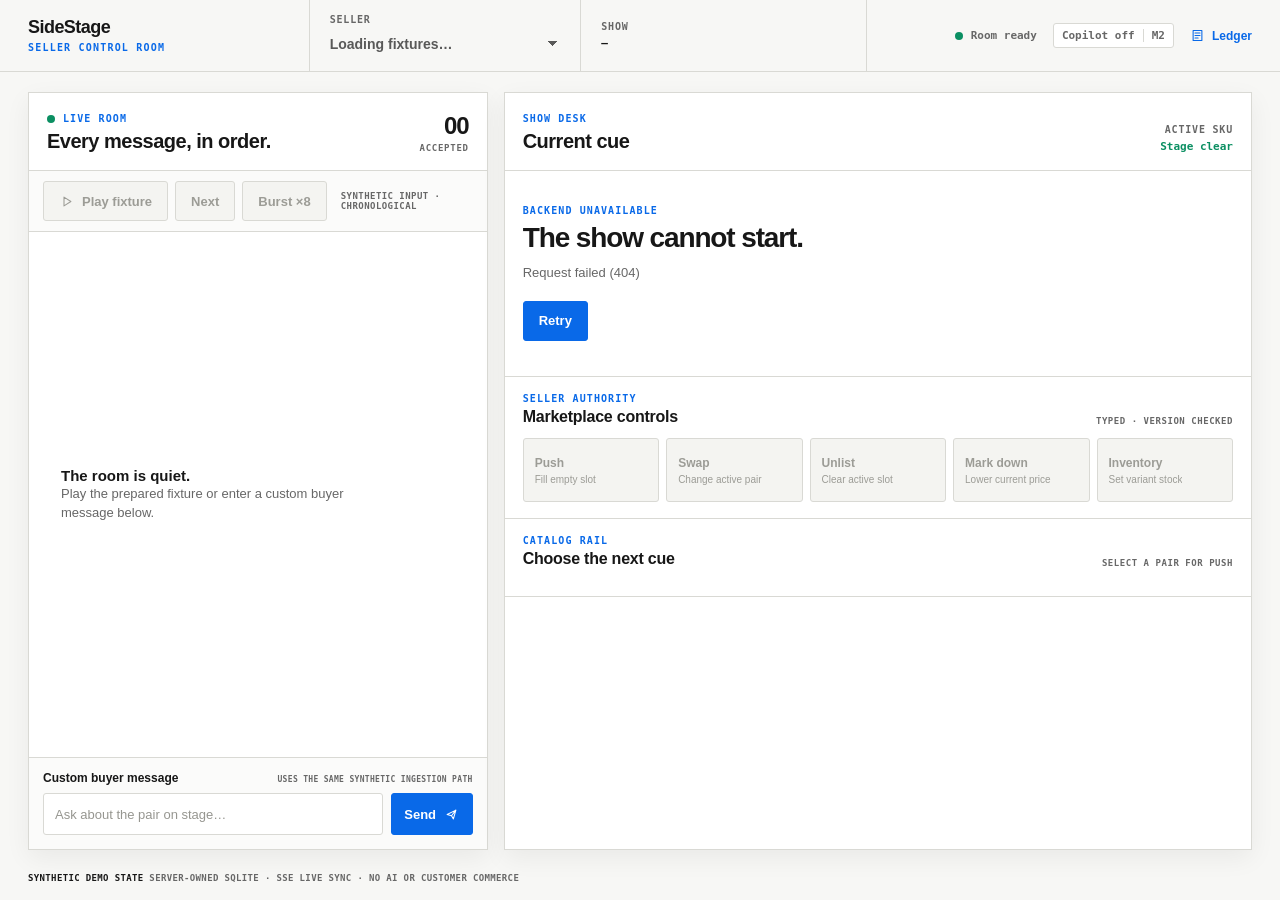
==== commit 734d151b: "M2.3: add temporal chat streaming and server-owned marketplace UI" ====
--- a/src/sidestage/web/static/index.html
+++ b/src/sidestage/web/static/index.html
@@ -203,8 +203,7 @@
     </main>
 
     <footer class="workspace-footer">
-      <p><span>Synthetic demo state</span> Browser adapter · no AI or customer commerce</p>
-      <button class="text-button" id="reset-demo" type="button">Reset this seller show</button>
+      <p><span>Synthetic demo state</span> Server-owned SQLite · SSE live sync · no AI or customer commerce</p>
     </footer>
 
     <dialog class="operation-dialog" id="operation-dialog">
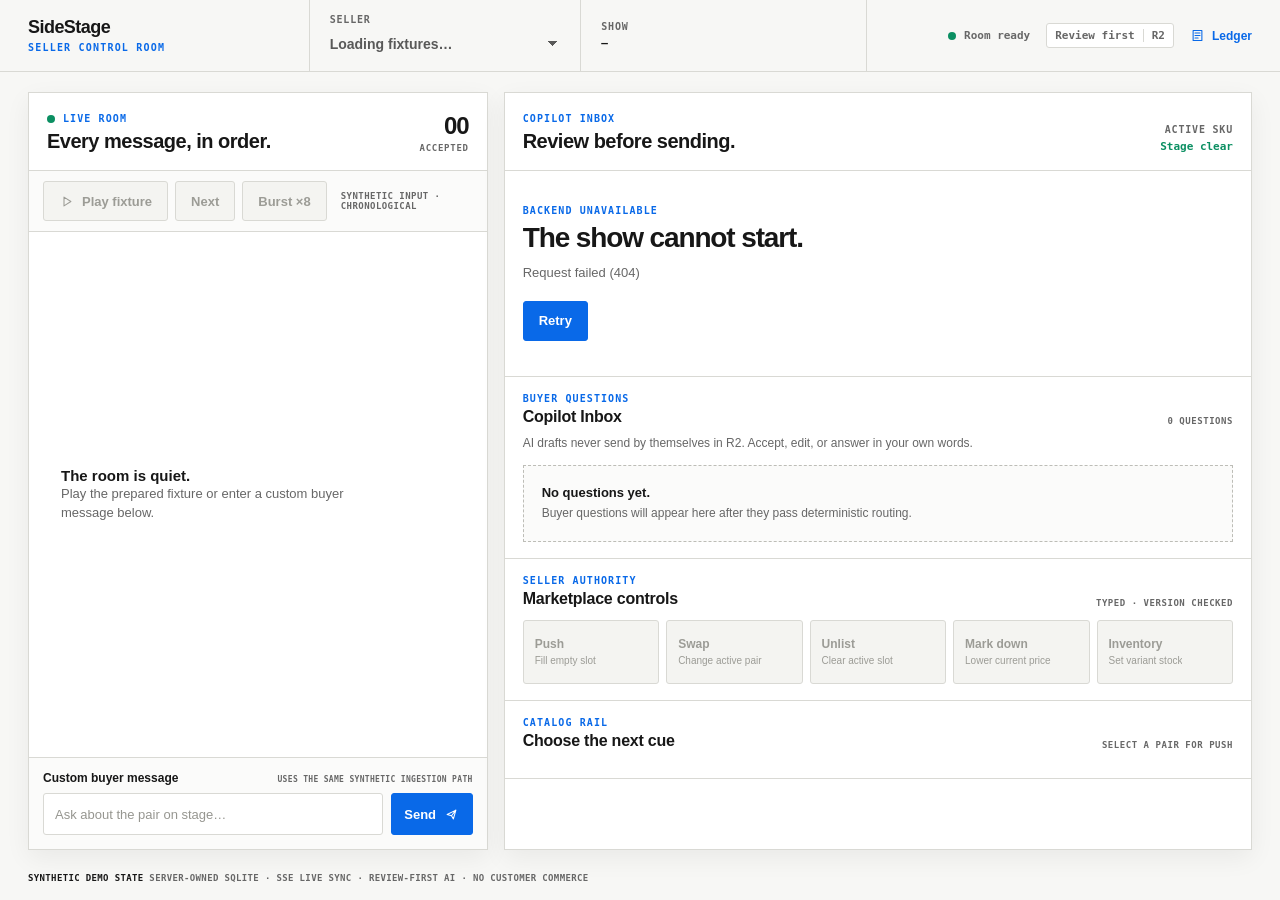
==== commit 7d6c3496: "Implement M3B reply workflows, guardrails, and seller controls" ====
--- a/src/sidestage/web/static/index.html
+++ b/src/sidestage/web/static/index.html
@@ -5,7 +5,7 @@
     <meta name="viewport" content="width=device-width, initial-scale=1" />
     <meta
       name="description"
-      content="SideStage Milestone 2 synthetic live-selling marketplace workspace"
+      content="SideStage synthetic live-selling workspace with a review-first copilot inbox"
     />
     <title>SideStage — Marketplace emulator</title>
     <link rel="stylesheet" href="./styles.css" />
@@ -44,10 +44,10 @@
           <span class="status-dot" aria-hidden="true"></span>
           <span id="stream-status">Room ready</span>
         </div>
-        <div class="status-chip status-chip--muted">
-          <span>Copilot off</span>
-          <span class="status-suffix">M2</span>
-        </div>
+        <button class="status-chip status-chip--muted r3-toggle" id="r3-toggle" type="button">
+          <span id="r3-toggle-label">Review first</span>
+          <span class="status-suffix">R2</span>
+        </button>
         <a class="icon-link" href="./debug.html" aria-label="Open developer ledger">
           <svg viewBox="0 0 24 24" aria-hidden="true">
             <path d="M5 4h14v16H5zM8 8h8M8 12h8M8 16h5" />
@@ -122,14 +122,22 @@
       <section class="surface show-surface" aria-labelledby="show-desk-title">
         <header class="surface-header show-surface-header">
           <div>
-            <p class="eyebrow">Show desk</p>
-            <h2 id="show-desk-title">Current cue</h2>
+            <p class="eyebrow">Copilot inbox</p>
+            <h2 id="show-desk-title">Review before sending.</h2>
           </div>
           <div class="cue-readout">
             <span>Active SKU</span>
             <strong id="active-sku">Stage clear</strong>
           </div>
         </header>
+
+        <div class="r3-warning" id="r3-warning" role="status" hidden>
+          <div>
+            <strong>Bounded auto-reply is on.</strong>
+            <p>Only fresh current price, exact variant availability, and exact policy answers can send automatically.</p>
+          </div>
+          <button class="button button--paper" id="r3-disable" type="button">Disable now</button>
+        </div>
 
         <article class="active-cue" id="active-cue" aria-live="polite">
           <div class="cue-loading">
@@ -137,6 +145,23 @@
             <span class="loading-rule loading-rule--short"></span>
           </div>
         </article>
+
+        <section class="copilot-section" aria-labelledby="copilot-title">
+          <div class="section-heading">
+            <div>
+              <p class="eyebrow">Buyer questions</p>
+              <h3 id="copilot-title">Copilot Inbox</h3>
+            </div>
+            <span class="section-note" id="copilot-count">0 questions</span>
+          </div>
+          <p class="copilot-assurance">AI drafts never send by themselves in R2. Accept, edit, or answer in your own words.</p>
+          <div class="copilot-list" id="copilot-list" aria-live="polite">
+            <div class="copilot-empty">
+              <strong>No questions yet.</strong>
+              <p>Buyer questions will appear here after they pass deterministic routing.</p>
+            </div>
+          </div>
+        </section>
 
         <section class="operation-section" aria-labelledby="operation-title">
           <div class="section-heading">
@@ -203,7 +228,7 @@
     </main>
 
     <footer class="workspace-footer">
-      <p><span>Synthetic demo state</span> Server-owned SQLite · SSE live sync · no AI or customer commerce</p>
+      <p><span>Synthetic demo state</span> Server-owned SQLite · SSE live sync · review-first AI · no customer commerce</p>
     </footer>
 
     <dialog class="operation-dialog" id="operation-dialog">
--- a/src/sidestage/web/static/styles.css
+++ b/src/sidestage/web/static/styles.css
@@ -280,6 +280,16 @@
     background: var(--panel);
   }
 
+  button.status-chip {
+    cursor: pointer;
+  }
+
+  .r3-toggle.is-enabled {
+    border-color: var(--amber);
+    background: var(--amber-soft);
+    color: var(--amber);
+  }
+
   .status-dot,
   .live-pip {
     width: 8px;
@@ -902,6 +912,31 @@
     overflow-y: auto;
   }
 
+  .r3-warning {
+    display: flex;
+    align-items: center;
+    justify-content: space-between;
+    gap: 16px;
+    padding: 12px 18px;
+    border-bottom: 1px solid #e4c48e;
+    background: var(--amber-soft);
+    color: #6d4300;
+  }
+
+  .r3-warning[hidden] {
+    display: none;
+  }
+
+  .r3-warning strong {
+    font-size: 12px;
+  }
+
+  .r3-warning p {
+    margin-top: 3px;
+    font-size: 11px;
+    line-height: 1.4;
+  }
+
   .active-cue {
     min-height: 206px;
     padding: 18px;
@@ -1077,10 +1112,194 @@
     line-height: 1.45;
   }
 
+  .copilot-section,
   .operation-section,
   .catalog-section {
     padding: 16px 18px;
     border-bottom: 1px solid var(--border);
+  }
+
+  .copilot-assurance {
+    margin: -3px 0 13px;
+    color: var(--muted);
+    font-size: 12px;
+    line-height: 1.45;
+  }
+
+  .copilot-list {
+    display: grid;
+    gap: 8px;
+  }
+
+  .copilot-empty {
+    padding: 18px;
+    border: 1px dashed var(--border-strong);
+    background: #fbfbfa;
+  }
+
+  .copilot-empty strong {
+    font-size: 13px;
+  }
+
+  .copilot-empty p {
+    margin-top: 5px;
+    color: var(--muted);
+    font-size: 12px;
+    line-height: 1.45;
+  }
+
+  .copilot-card {
+    padding: 14px;
+    border: 1px solid var(--border);
+    border-left: 3px solid var(--border-strong);
+    background: var(--panel);
+  }
+
+  .copilot-card--awaiting_review {
+    border-left-color: var(--blue);
+  }
+
+  .copilot-card--needs_seller {
+    border-left-color: var(--amber);
+  }
+
+  .copilot-card--answered_by_seller,
+  .copilot-card--auto_answered {
+    border-left-color: var(--green);
+  }
+
+  .copilot-card-header,
+  .copilot-card-header > div,
+  .copilot-context,
+  .copilot-facts,
+  .copilot-actions {
+    display: flex;
+    align-items: center;
+  }
+
+  .copilot-card-header {
+    justify-content: space-between;
+    gap: 12px;
+  }
+
+  .copilot-card-header > div {
+    min-width: 0;
+    gap: 8px;
+  }
+
+  .copilot-card-header strong {
+    overflow: hidden;
+    font-size: 12px;
+    text-overflow: ellipsis;
+    white-space: nowrap;
+  }
+
+  .copilot-card-header time,
+  .copilot-state,
+  .copilot-badge,
+  .copilot-facts {
+    color: var(--muted);
+    font-family: var(--mono);
+    font-size: 9px;
+    font-weight: 650;
+  }
+
+  .copilot-state {
+    flex: none;
+    padding: 3px 6px;
+    border-radius: 2px;
+    background: var(--blue-soft);
+    color: var(--blue);
+    text-transform: uppercase;
+  }
+
+  .copilot-card--needs_seller .copilot-state {
+    background: var(--amber-soft);
+    color: var(--amber);
+  }
+
+  .copilot-card--answered_by_seller .copilot-state,
+  .copilot-card--auto_answered .copilot-state {
+    background: var(--green-soft);
+    color: var(--green);
+  }
+
+  .copilot-question {
+    margin-top: 9px;
+    font-size: 14px;
+    font-weight: 680;
+    line-height: 1.42;
+    overflow-wrap: anywhere;
+  }
+
+  .copilot-context {
+    flex-wrap: wrap;
+    justify-content: space-between;
+    gap: 8px;
+    margin-top: 9px;
+  }
+
+  .copilot-badge {
+    padding: 3px 6px;
+    border: 1px solid var(--border);
+    border-radius: 2px;
+    text-transform: uppercase;
+  }
+
+  .copilot-badge--previous {
+    border-color: #e4c48e;
+    background: var(--amber-soft);
+    color: var(--amber);
+  }
+
+  .copilot-facts {
+    gap: 10px;
+  }
+
+  .copilot-facts span + span {
+    padding-left: 10px;
+    border-left: 1px solid var(--border);
+  }
+
+  .copilot-reply-field {
+    display: grid;
+    gap: 6px;
+    margin-top: 12px;
+  }
+
+  .copilot-reply-field > span {
+    color: var(--muted);
+    font-family: var(--mono);
+    font-size: 9px;
+    font-weight: 700;
+    letter-spacing: 0.06em;
+    text-transform: uppercase;
+  }
+
+  .copilot-reply-field textarea {
+    width: 100%;
+    min-height: 72px;
+    resize: vertical;
+    padding: 10px;
+    border: 1px solid var(--border);
+    border-radius: 3px;
+    background: #fbfbfa;
+    color: var(--ink);
+    font: 13px/1.45 var(--sans);
+  }
+
+  .copilot-resolution {
+    margin-top: 11px;
+    padding: 8px 10px;
+    background: #f4f4f1;
+    color: var(--muted);
+    font-size: 11px;
+  }
+
+  .copilot-actions {
+    flex-wrap: wrap;
+    gap: 8px;
+    margin-top: 10px;
   }
 
   .operation-dock {
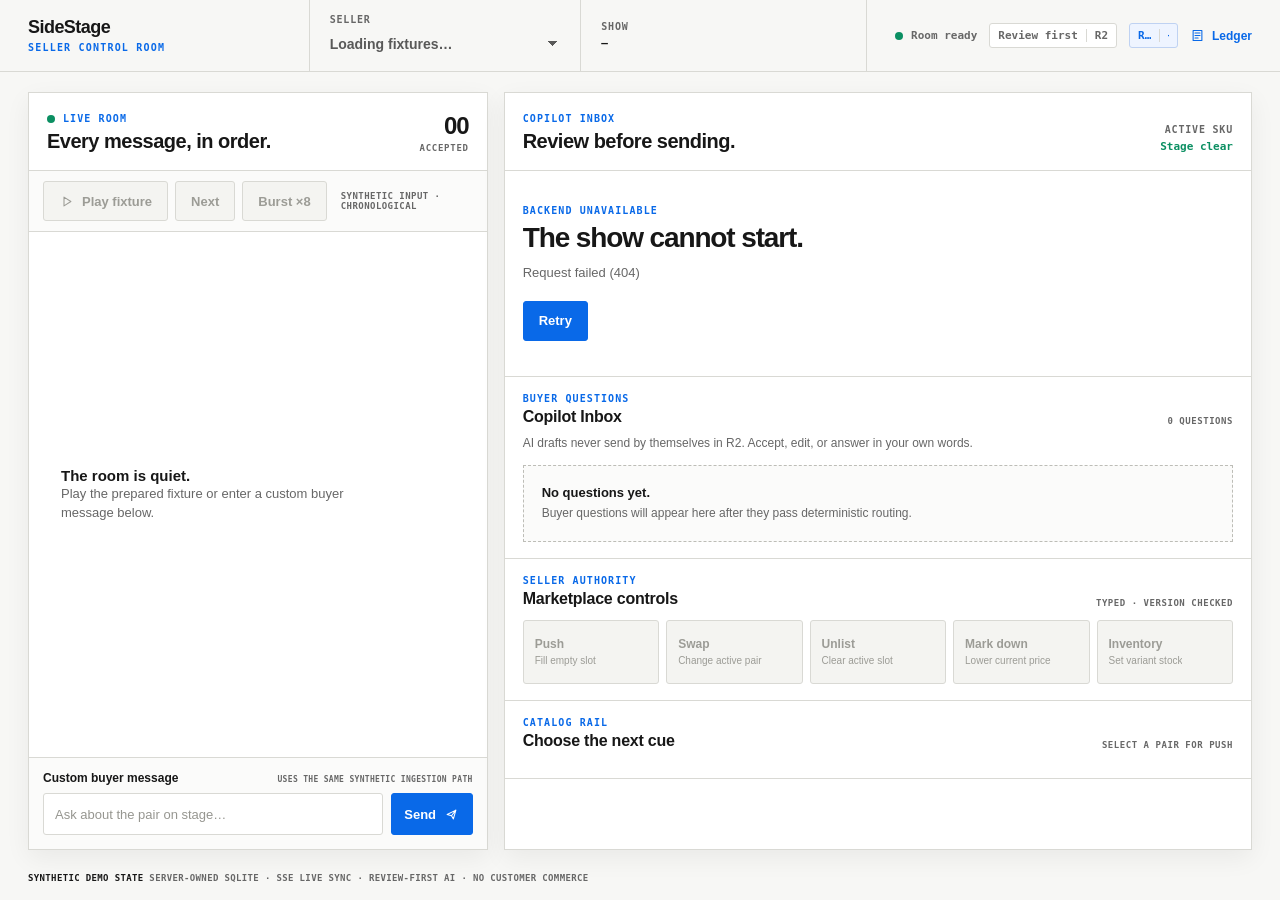
==== commit 39885e4f: "Finish M3B.5 runtime switching, UI safeguards, and evaluation harness" ====
--- a/src/sidestage/web/static/index.html
+++ b/src/sidestage/web/static/index.html
@@ -48,6 +48,10 @@
           <span id="r3-toggle-label">Review first</span>
           <span class="status-suffix">R2</span>
         </button>
+        <div class="status-chip runtime-badge" id="runtime-badge" title="Active debugger-selected runtime configuration">
+          <span id="runtime-workflow">Runtime loading</span>
+          <span class="status-suffix" id="runtime-model">—</span>
+        </div>
         <a class="icon-link" href="./debug.html" aria-label="Open developer ledger">
           <svg viewBox="0 0 24 24" aria-hidden="true">
             <path d="M5 4h14v16H5zM8 8h8M8 12h8M8 16h5" />
--- a/src/sidestage/web/static/styles.css
+++ b/src/sidestage/web/static/styles.css
@@ -254,7 +254,7 @@
     display: flex;
     align-items: center;
     justify-content: flex-end;
-    gap: 16px;
+    gap: 12px;
     padding: 12px 28px;
   }
 
@@ -278,6 +278,25 @@
     border: 1px solid var(--border);
     border-radius: 3px;
     background: var(--panel);
+  }
+
+  .runtime-badge {
+    max-width: 255px;
+    padding: 5px 8px;
+    overflow: hidden;
+    border: 1px solid #bfd2f2;
+    border-radius: 3px;
+    background: var(--blue-soft);
+    color: var(--blue);
+  }
+
+  .runtime-badge > span {
+    overflow: hidden;
+    text-overflow: ellipsis;
+  }
+
+  .runtime-badge .status-suffix {
+    max-width: 165px;
   }
 
   button.status-chip {
@@ -1868,6 +1887,10 @@
       display: none;
     }
 
+    .runtime-badge {
+      max-width: 205px;
+    }
+
     .workspace {
       grid-template-columns: minmax(340px, 0.78fr) minmax(560px, 1.22fr);
       padding-inline: 18px;
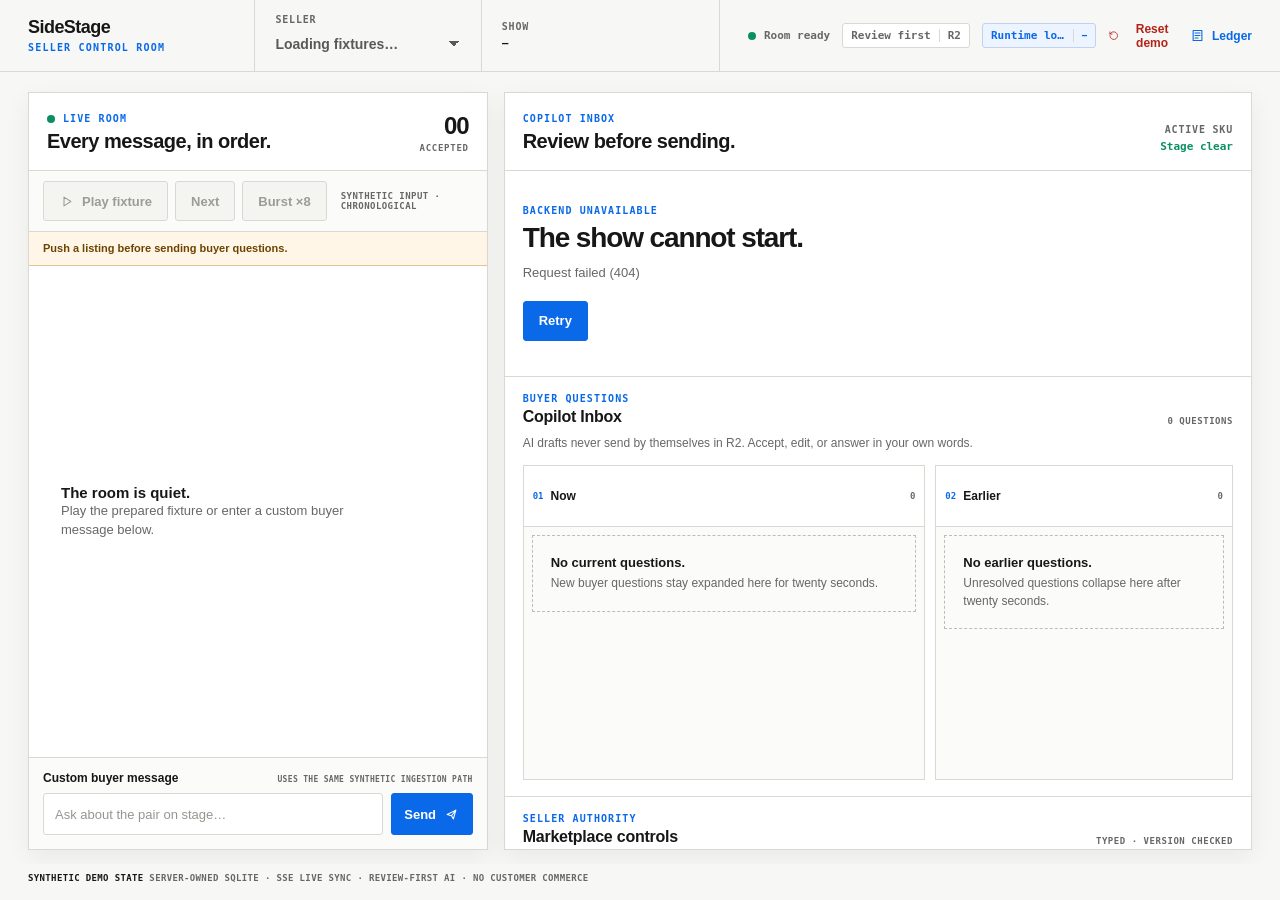
==== commit b5823cc4: "Add safe demo reset and improve seller inbox workflow" ====
--- a/src/sidestage/web/static/index.html
+++ b/src/sidestage/web/static/index.html
@@ -52,6 +52,12 @@
           <span id="runtime-workflow">Runtime loading</span>
           <span class="status-suffix" id="runtime-model">—</span>
         </div>
+        <button class="icon-link reset-demo-button" id="reset-demo" type="button" aria-label="Reset current synthetic demo">
+          <svg viewBox="0 0 24 24" aria-hidden="true">
+            <path d="M4 12a8 8 0 1 0 2.3-5.7L4 8.6M4 4v4.6h4.6" />
+          </svg>
+          <span>Reset demo</span>
+        </button>
         <a class="icon-link" href="./debug.html" aria-label="Open developer ledger">
           <svg viewBox="0 0 24 24" aria-hidden="true">
             <path d="M5 4h14v16H5zM8 8h8M8 12h8M8 16h5" />
@@ -87,6 +93,10 @@
           </div>
           <span class="toolbar-note">Synthetic input · chronological</span>
         </div>
+
+        <p class="chat-stage-guidance" id="chat-stage-guidance" role="status">
+          Push a listing before sending buyer questions.
+        </p>
 
         <div class="chat-feed" id="chat-feed" aria-live="polite" aria-relevant="additions">
           <div class="feed-empty" id="feed-empty">
@@ -113,7 +123,7 @@
               placeholder="Ask about the pair on stage…"
               required
             />
-            <button class="send-button" type="submit">
+            <button class="send-button" id="chat-send" type="submit">
               <span>Send</span>
               <svg viewBox="0 0 24 24" aria-hidden="true">
                 <path d="m5 12 14-7-4 14-3-5-7-2Zm7 2 7-9" />
@@ -159,11 +169,37 @@
             <span class="section-note" id="copilot-count">0 questions</span>
           </div>
           <p class="copilot-assurance">AI drafts never send by themselves in R2. Accept, edit, or answer in your own words.</p>
-          <div class="copilot-list" id="copilot-list" aria-live="polite">
-            <div class="copilot-empty">
-              <strong>No questions yet.</strong>
-              <p>Buyer questions will appear here after they pass deterministic routing.</p>
-            </div>
+          <div class="copilot-panels" id="copilot-panels">
+            <section class="copilot-panel copilot-panel--now" aria-labelledby="copilot-now-title">
+              <header class="copilot-panel-header">
+                <div>
+                  <span class="copilot-panel-index">01</span>
+                  <h4 id="copilot-now-title">Now</h4>
+                </div>
+                <span id="copilot-now-count">0</span>
+              </header>
+              <div class="copilot-list" id="copilot-now-list" aria-live="polite">
+                <div class="copilot-empty">
+                  <strong>No current questions.</strong>
+                  <p>New buyer questions stay expanded here for twenty seconds.</p>
+                </div>
+              </div>
+            </section>
+            <section class="copilot-panel copilot-panel--earlier" aria-labelledby="copilot-earlier-title">
+              <header class="copilot-panel-header">
+                <div>
+                  <span class="copilot-panel-index">02</span>
+                  <h4 id="copilot-earlier-title">Earlier</h4>
+                </div>
+                <span id="copilot-earlier-count">0</span>
+              </header>
+              <div class="copilot-list copilot-list--earlier" id="copilot-earlier-list" aria-live="polite">
+                <div class="copilot-empty">
+                  <strong>No earlier questions.</strong>
+                  <p>Unresolved questions collapse here after twenty seconds.</p>
+                </div>
+              </div>
+            </section>
           </div>
         </section>
 
--- a/src/sidestage/web/static/styles.css
+++ b/src/sidestage/web/static/styles.css
@@ -148,7 +148,7 @@
     position: relative;
     z-index: 10;
     display: grid;
-    grid-template-columns: minmax(210px, 0.75fr) minmax(360px, 1.35fr) minmax(330px, 1fr);
+    grid-template-columns: minmax(210px, 0.55fr) minmax(420px, 1fr) minmax(560px, 1.2fr);
     min-height: 72px;
     border-bottom: 1px solid var(--border);
     background: var(--canvas);
@@ -341,6 +341,21 @@
     text-decoration: underline;
   }
 
+  button.icon-link {
+    padding: 0;
+    border: 0;
+    background: transparent;
+  }
+
+  button.icon-link:disabled {
+    color: var(--faint);
+    text-decoration: none;
+  }
+
+  .reset-demo-button {
+    color: var(--red);
+  }
+
   .icon-link svg,
   .button svg,
   .send-button svg {
@@ -702,13 +717,16 @@
 @layer seller {
   .seller-body {
     display: grid;
+    height: 100dvh;
     min-height: 100dvh;
+    overflow: hidden;
     grid-template-rows: auto minmax(0, 1fr) auto;
   }
 
   .workspace {
     display: grid;
     min-height: 0;
+    overflow: hidden;
     grid-template-columns: minmax(360px, 0.86fr) minmax(620px, 1.4fr);
     gap: 16px;
     padding: 20px 28px 14px;
@@ -717,7 +735,7 @@
   .chat-surface {
     display: grid;
     min-height: 0;
-    grid-template-rows: auto auto minmax(210px, 1fr) auto;
+    grid-template-rows: auto auto auto minmax(210px, 1fr) auto;
   }
 
   .stream-toolbar {
@@ -745,6 +763,20 @@
     text-transform: uppercase;
   }
 
+  .chat-stage-guidance {
+    padding: 9px 14px;
+    border-bottom: 1px solid #e4c48e;
+    background: var(--amber-soft);
+    color: #6d4300;
+    font-size: 11px;
+    font-weight: 650;
+    line-height: 1.4;
+  }
+
+  .chat-stage-guidance[hidden] {
+    display: none;
+  }
+
   .chat-feed {
     min-height: 0;
     overflow-y: auto;
@@ -833,6 +865,33 @@
   .chat-origin--custom {
     background: var(--green-soft);
     color: var(--green);
+  }
+
+  .chat-origin--seller {
+    background: var(--blue-soft);
+    color: var(--blue);
+  }
+
+  .chat-item--seller {
+    border-left: 3px solid var(--blue);
+    background: #f8faff;
+  }
+
+  .chat-reply-quote {
+    margin: 0 0 7px;
+    padding: 7px 9px;
+    overflow: hidden;
+    border-left: 2px solid #bfd2f2;
+    background: var(--panel);
+    color: var(--muted);
+    font-size: 10px;
+    line-height: 1.4;
+    text-overflow: ellipsis;
+    white-space: nowrap;
+  }
+
+  .chat-reply-quote strong {
+    color: var(--ink);
   }
 
   .chat-text {
@@ -929,6 +988,7 @@
   .show-surface {
     min-height: 0;
     overflow-y: auto;
+    overscroll-behavior: contain;
   }
 
   .r3-warning {
@@ -1138,6 +1198,14 @@
     border-bottom: 1px solid var(--border);
   }
 
+  .copilot-section {
+    display: grid;
+    height: min(420px, calc(100dvh - 300px));
+    min-height: 300px;
+    overflow: hidden;
+    grid-template-rows: auto auto minmax(0, 1fr);
+  }
+
   .copilot-assurance {
     margin: -3px 0 13px;
     color: var(--muted);
@@ -1146,8 +1214,67 @@
   }
 
   .copilot-list {
-    display: grid;
+    position: relative;
+    display: grid;
+    min-height: 0;
+    align-content: start;
     gap: 8px;
+    overflow-y: auto;
+    overscroll-behavior: contain;
+  }
+
+  .copilot-panels {
+    display: grid;
+    min-height: 0;
+    grid-template-columns: minmax(0, 1.15fr) minmax(250px, 0.85fr);
+    gap: 10px;
+  }
+
+  .copilot-panel {
+    display: grid;
+    min-width: 0;
+    min-height: 0;
+    overflow: hidden;
+    border: 1px solid var(--border);
+    background: #fbfbfa;
+    grid-template-rows: auto minmax(0, 1fr);
+  }
+
+  .copilot-panel-header {
+    display: flex;
+    min-height: 38px;
+    align-items: center;
+    justify-content: space-between;
+    padding: 7px 9px;
+    border-bottom: 1px solid var(--border);
+    background: var(--panel);
+  }
+
+  .copilot-panel-header > div {
+    display: flex;
+    align-items: center;
+    gap: 7px;
+  }
+
+  .copilot-panel-header h4 {
+    font-size: 12px;
+    font-weight: 740;
+  }
+
+  .copilot-panel-header > span,
+  .copilot-panel-index {
+    color: var(--muted);
+    font-family: var(--mono);
+    font-size: 9px;
+    font-weight: 700;
+  }
+
+  .copilot-panel-index {
+    color: var(--blue);
+  }
+
+  .copilot-panel .copilot-list {
+    padding: 8px;
   }
 
   .copilot-empty {
@@ -1172,6 +1299,84 @@
     border: 1px solid var(--border);
     border-left: 3px solid var(--border-strong);
     background: var(--panel);
+  }
+
+  .copilot-card-content {
+    min-width: 0;
+  }
+
+  .copilot-earlier-row {
+    min-width: 0;
+    border: 1px solid var(--border);
+    background: var(--panel);
+  }
+
+  .copilot-earlier-row.copilot-card {
+    padding: 0;
+    border-left: 3px solid var(--amber);
+  }
+
+  .copilot-earlier-row .copilot-card-content {
+    padding: 0 11px 11px;
+    border-top: 1px solid var(--border);
+  }
+
+  .copilot-earlier-summary {
+    display: grid;
+    width: 100%;
+    min-width: 0;
+    grid-template-columns: minmax(0, 1fr) auto auto;
+    gap: 4px 8px;
+    align-items: center;
+    padding: 9px 10px;
+    border: 0;
+    background: transparent;
+    color: var(--ink);
+    text-align: left;
+  }
+
+  .copilot-earlier-summary:hover {
+    background: #f4f4f1;
+  }
+
+  .copilot-earlier-meta {
+    display: flex;
+    min-width: 0;
+    gap: 6px;
+    color: var(--muted);
+    font-family: var(--mono);
+    font-size: 8px;
+  }
+
+  .copilot-earlier-meta strong {
+    overflow: hidden;
+    color: var(--ink);
+    text-overflow: ellipsis;
+    white-space: nowrap;
+  }
+
+  .copilot-question-summary {
+    min-width: 0;
+    grid-column: 1 / 2;
+    overflow: hidden;
+    font-size: 11px;
+    font-weight: 670;
+    text-overflow: ellipsis;
+    white-space: nowrap;
+  }
+
+  .copilot-earlier-summary .copilot-state {
+    grid-column: 2;
+    grid-row: 1 / 3;
+  }
+
+  .copilot-expand-mark {
+    grid-column: 3;
+    grid-row: 1 / 3;
+    color: var(--blue);
+    font-family: var(--mono);
+    font-size: 14px;
+    font-weight: 700;
   }
 
   .copilot-card--awaiting_review {
@@ -1501,6 +1706,12 @@
     font-weight: 650;
     letter-spacing: 0.04em;
     text-transform: uppercase;
+  }
+
+  .dialog-field--warning {
+    padding: 12px;
+    border-left: 3px solid var(--red);
+    background: var(--red-soft);
   }
 
   .workspace-footer p span {
@@ -1904,6 +2115,8 @@
   @media (max-width: 940px) {
     .seller-body {
       display: block;
+      height: auto;
+      overflow: visible;
     }
 
     .global-header {
@@ -1923,6 +2136,7 @@
 
     .workspace {
       grid-template-columns: 1fr;
+      overflow: visible;
     }
 
     .chat-surface {
@@ -1931,6 +2145,15 @@
 
     .show-surface {
       overflow: hidden;
+    }
+
+    .copilot-section {
+      height: 440px;
+      min-height: 440px;
+    }
+
+    .copilot-panels {
+      min-height: 360px;
     }
 
     .debug-header {
@@ -2036,6 +2259,21 @@
 
     .operation-dock {
       grid-template-columns: repeat(2, 1fr);
+    }
+
+    .copilot-panels {
+      min-height: 0;
+      grid-template-columns: 1fr;
+    }
+
+    .copilot-section {
+      height: auto;
+      min-height: 0;
+      overflow: visible;
+    }
+
+    .copilot-panel {
+      min-height: 280px;
     }
 
     .operation-button:last-child {
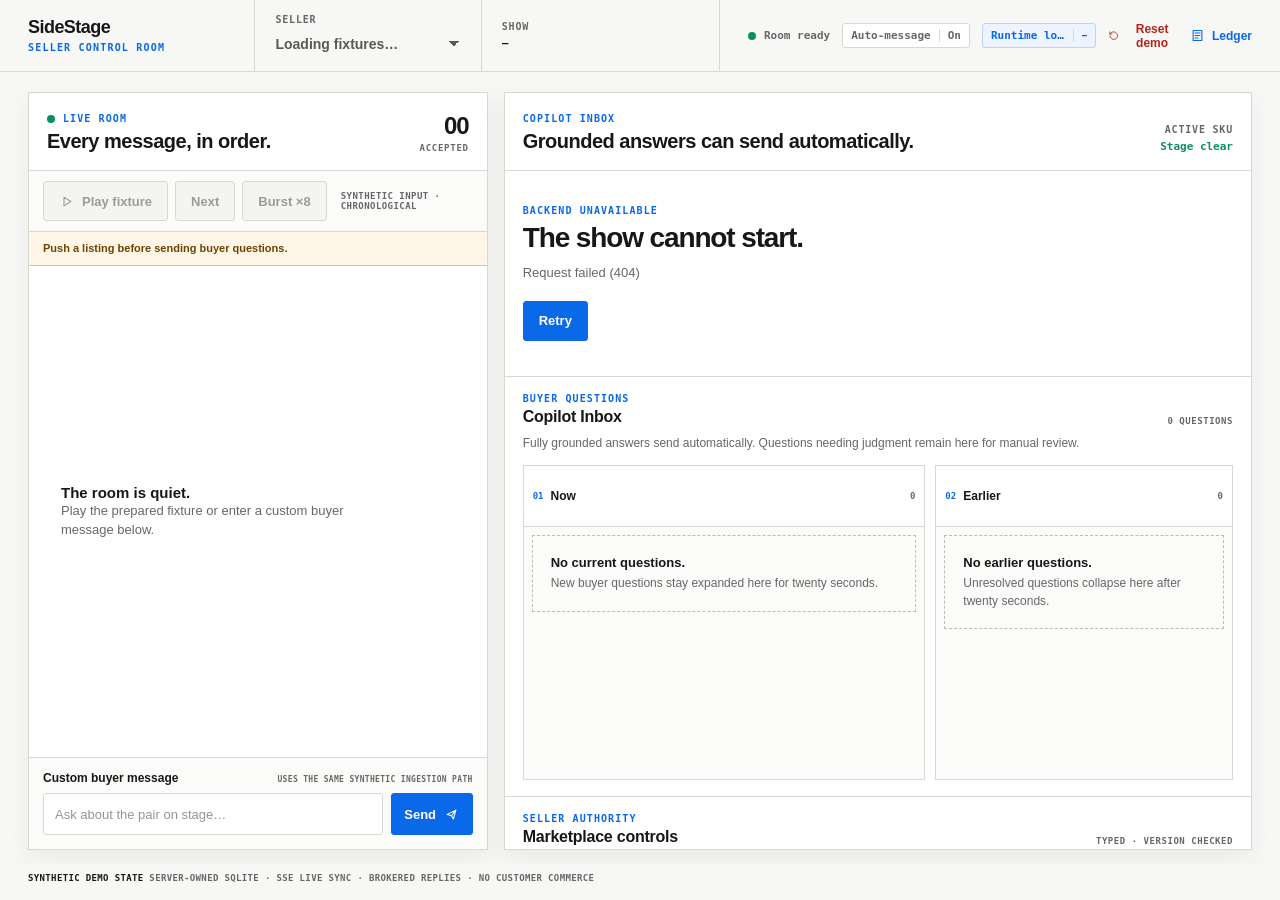
==== commit 62a44aec: "Fix M3B lifecycle, pressure evaluation, auto-message routing, and SSE fan-out" ====
--- a/src/sidestage/web/static/index.html
+++ b/src/sidestage/web/static/index.html
@@ -5,7 +5,7 @@
     <meta name="viewport" content="width=device-width, initial-scale=1" />
     <meta
       name="description"
-      content="SideStage synthetic live-selling workspace with a review-first copilot inbox"
+      content="SideStage synthetic live-selling workspace with brokered copilot replies"
     />
     <title>SideStage — Marketplace emulator</title>
     <link rel="stylesheet" href="./styles.css" />
@@ -45,8 +45,8 @@
           <span id="stream-status">Room ready</span>
         </div>
         <button class="status-chip status-chip--muted r3-toggle" id="r3-toggle" type="button">
-          <span id="r3-toggle-label">Review first</span>
-          <span class="status-suffix">R2</span>
+          <span id="r3-toggle-label">Auto-message</span>
+          <span class="status-suffix">On</span>
         </button>
         <div class="status-chip runtime-badge" id="runtime-badge" title="Active debugger-selected runtime configuration">
           <span id="runtime-workflow">Runtime loading</span>
@@ -137,7 +137,7 @@
         <header class="surface-header show-surface-header">
           <div>
             <p class="eyebrow">Copilot inbox</p>
-            <h2 id="show-desk-title">Review before sending.</h2>
+            <h2 id="show-desk-title">Grounded answers can send automatically.</h2>
           </div>
           <div class="cue-readout">
             <span>Active SKU</span>
@@ -147,10 +147,10 @@
 
         <div class="r3-warning" id="r3-warning" role="status" hidden>
           <div>
-            <strong>Bounded auto-reply is on.</strong>
-            <p>Only fresh current price, exact variant availability, and exact policy answers can send automatically.</p>
-          </div>
-          <button class="button button--paper" id="r3-disable" type="button">Disable now</button>
+            <strong>Auto-message is on.</strong>
+            <p>Every fully grounded answer sends automatically. Questions that need judgment stay in Manual review.</p>
+          </div>
+          <button class="button button--paper" id="r3-disable" type="button">Switch to Manual review</button>
         </div>
 
         <article class="active-cue" id="active-cue" aria-live="polite">
@@ -168,7 +168,7 @@
             </div>
             <span class="section-note" id="copilot-count">0 questions</span>
           </div>
-          <p class="copilot-assurance">AI drafts never send by themselves in R2. Accept, edit, or answer in your own words.</p>
+          <p class="copilot-assurance" id="copilot-assurance">Fully grounded answers send automatically. Questions needing judgment remain here for manual review.</p>
           <div class="copilot-panels" id="copilot-panels">
             <section class="copilot-panel copilot-panel--now" aria-labelledby="copilot-now-title">
               <header class="copilot-panel-header">
@@ -268,7 +268,7 @@
     </main>
 
     <footer class="workspace-footer">
-      <p><span>Synthetic demo state</span> Server-owned SQLite · SSE live sync · review-first AI · no customer commerce</p>
+      <p><span>Synthetic demo state</span> Server-owned SQLite · SSE live sync · brokered replies · no customer commerce</p>
     </footer>
 
     <dialog class="operation-dialog" id="operation-dialog">
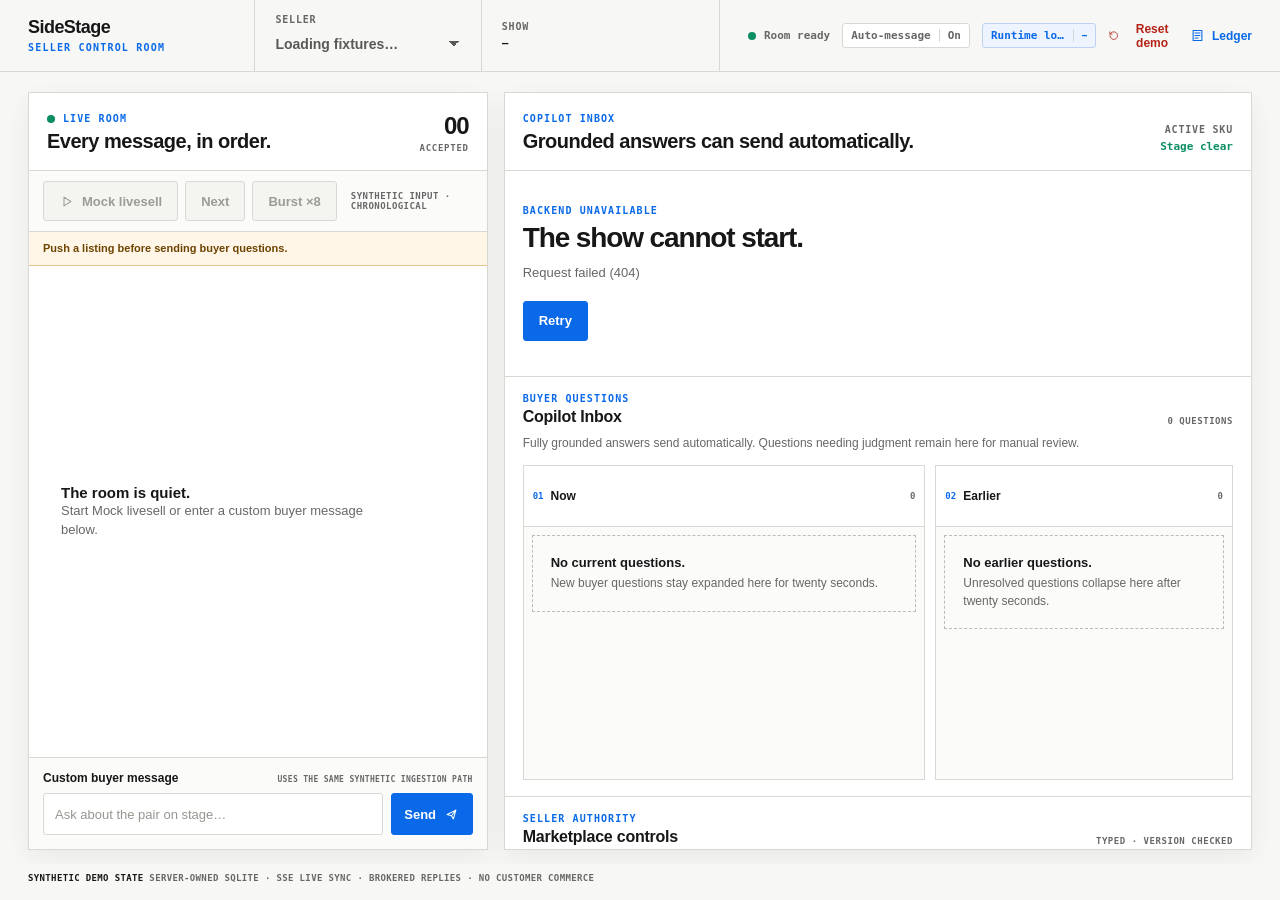
==== commit 6c8afeb8: "Fix challenge routing, enable mock livesell, and add restart-safe deployment" ====
--- a/src/sidestage/web/static/index.html
+++ b/src/sidestage/web/static/index.html
@@ -80,13 +80,13 @@
           </div>
         </header>
 
-        <div class="stream-toolbar" aria-label="Prepared chat controls">
+        <div class="stream-toolbar" aria-label="Mock livesell controls">
           <div class="stream-primary-controls">
             <button class="button button--signal" id="toggle-stream" type="button">
               <svg viewBox="0 0 24 24" aria-hidden="true">
                 <path d="M8 5v14l11-7z" />
               </svg>
-              <span>Play fixture</span>
+              <span>Mock livesell</span>
             </button>
             <button class="button button--quiet" id="step-stream" type="button">Next</button>
             <button class="button button--quiet" id="burst-stream" type="button">Burst ×8</button>
@@ -103,7 +103,7 @@
             <span class="empty-index">00</span>
             <div>
               <strong>The room is quiet.</strong>
-              <p>Play the prepared fixture or enter a custom buyer message below.</p>
+              <p>Start Mock livesell or enter a custom buyer message below.</p>
             </div>
           </div>
         </div>
